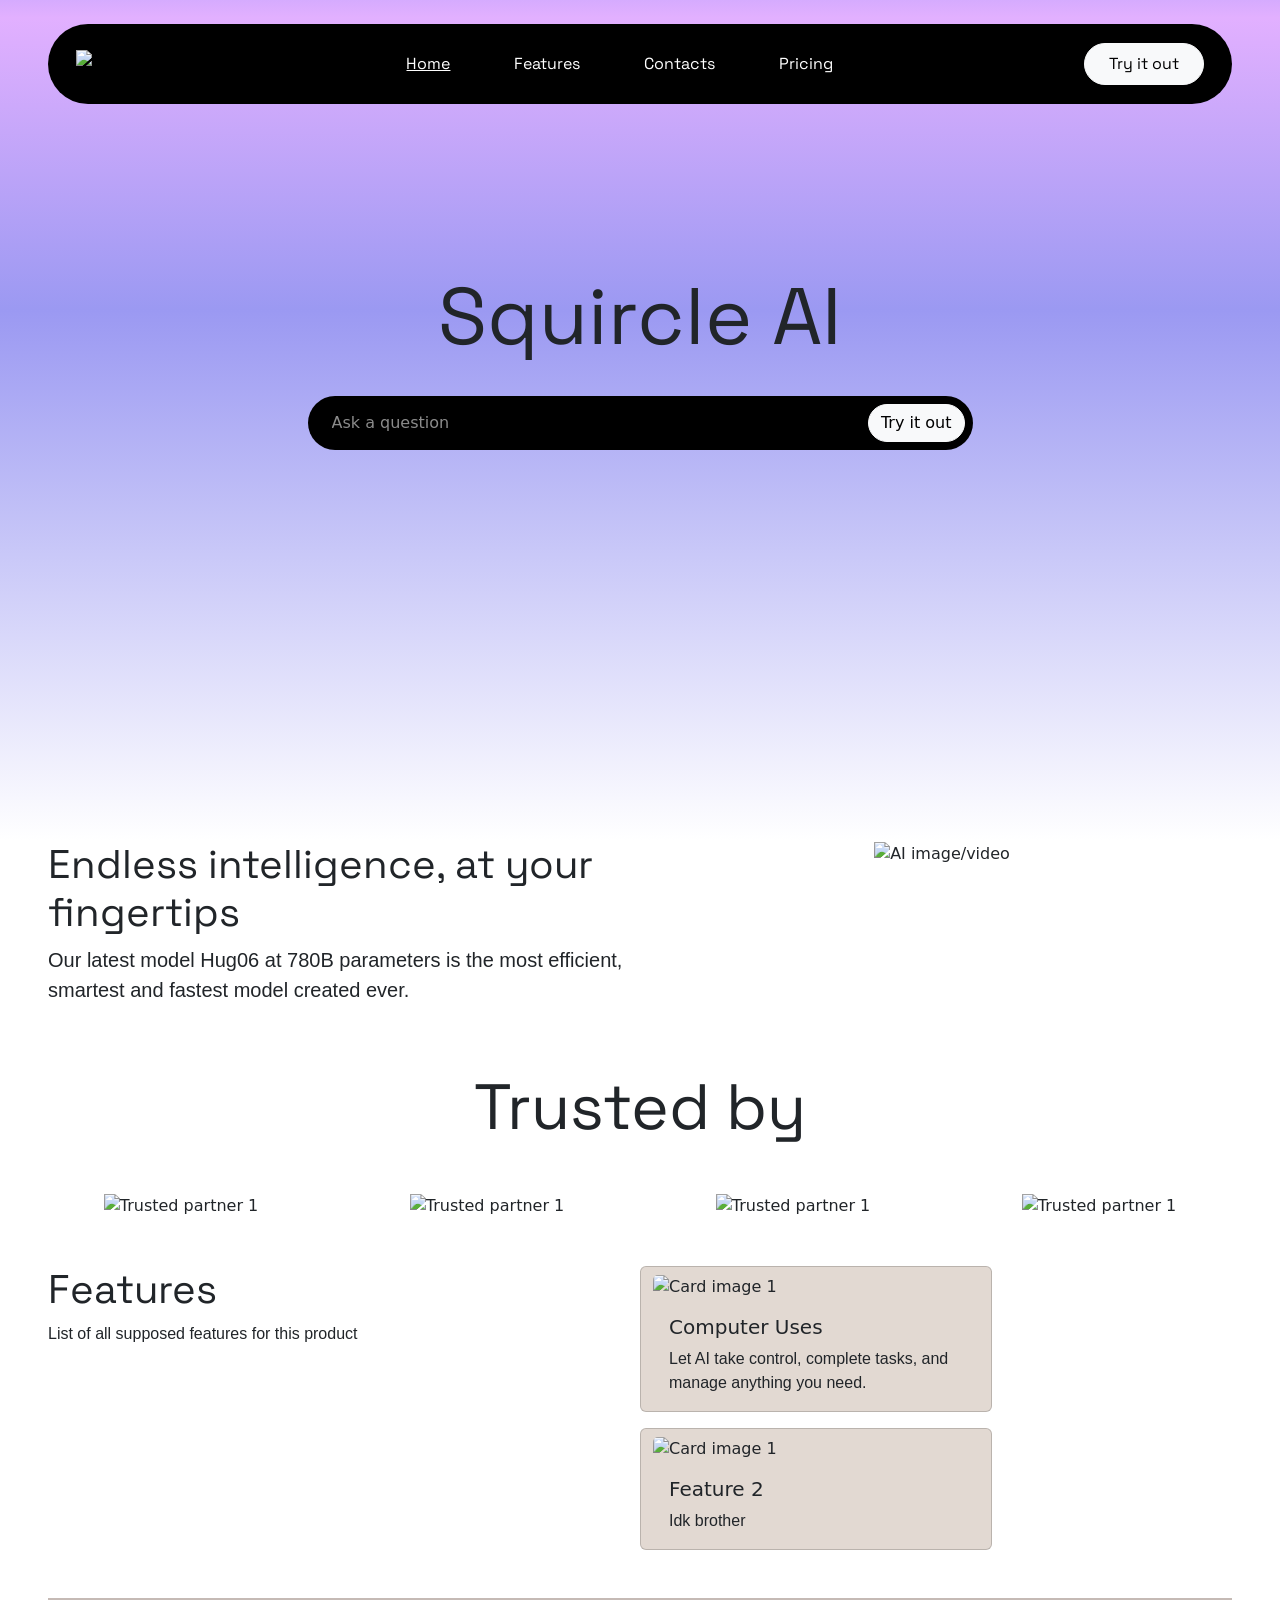
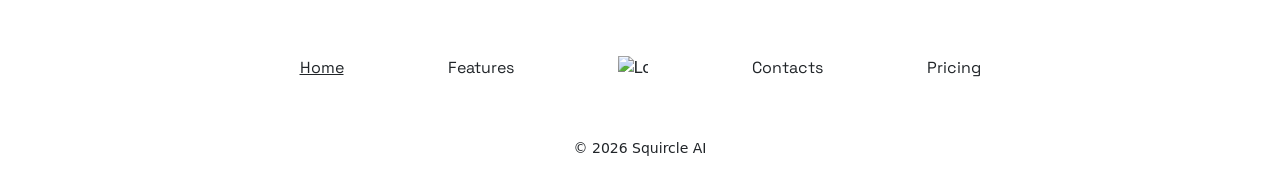
==== index.html @ 51e57927 "bigger margin in index.html" ====
<!DOCTYPE html>
<html lang="en">
<head>
    <meta charset="UTF-8">
    <title>Squircle AI</title>
    <link href="https://cdn.jsdelivr.net/npm/bootstrap@5.3.8/dist/css/bootstrap.min.css" rel="stylesheet" integrity="sha384-sRIl4kxILFvY47J16cr9ZwB07vP4J8+LH7qKQnuqkuIAvNWLzeN8tE5YBujZqJLB" crossorigin="anonymous">
    <script src="https://cdn.jsdelivr.net/npm/bootstrap@5.3.8/dist/js/bootstrap.bundle.min.js" integrity="sha384-FKyoEForCGlyvwx9Hj09JcYn3nv7wiPVlz7YYwJrWVcXK/BmnVDxM+D2scQbITxI" crossorigin="anonymous"></script>
    <link rel="stylesheet" href="style.css">
    <script src="script.js"></script>
</head>
<body class="bg-white">
    <header class="index-custom-color py-4 px-5">
        <nav class="navbar navbar-expand-lg bg-black rounded-pill px-3">
            <div class="container-fluid justify-content-center justify-content-lg-between">
                <a class="navbar-brand d-flex align-items-center d-none d-lg-block" href="index.html">
                    <img src="assets/logo.svg" alt="Logo" class="logo-size-nav">
                </a>

                <div class="justify-content-center">
                    <ul class="navbar-nav flex-row gap-4 gap-sm-5 text-center flex-wrap justify-content-center align-items-center">
                        <li class="nav-item">
                            <a class="nav-link text-white space-font text-decoration-underline" href="index.html">
                                Home
                            </a>
                        </li>

                        <li class="nav-item">
                            <a class="nav-link text-white space-font" href="features.html">
                                Features
                            </a>
                        </li>
                        <li class="nav-item">
                            <a class="nav-link text-white space-font" href="contact.html">
                                Contacts
                            </a>
                        </li>

                        <li class="nav-item">
                            <a class="nav-link text-white space-font" href="pricing.html">
                                Pricing
                            </a>
                        </li>
                    </ul>
                </div>

                <button class="btn btn-light rounded-pill px-4 py-2 d-none d-lg-block space-font">
                    Try it out
                </button>
            </div>
        </nav>
        <div class="container text-center bigger-bottom-padding bigger-top-padding">
            <div class="row">
                <h1 class="p-4 display-1 text-center">Squircle AI</h1>
            </div>
            <div class="row d-flex justify-content-center">
                <div class="col-7 bg-black p-2 rounded-pill d-flex align-items-center justify-content-between gap-4">
                    <input type="text" class="form-control bg-transparent border-0 text-light shadow-none ps-3" placeholder="Ask a question">
                    <button class="btn btn-light rounded-pill text-nowrap"> <!-- text-nowrap is the thing that makes it not to stretch on 2 lines, I love it so much, but I only know it for like a 2 minutes now -->
                        Try it out
                    </button>
                </div>
            </div>
        </div>
    </header>
    <main class="mx-5">
        <section class="mb-5">
            <div class="row">
                <div class="col align-self-center">
                    <h3 class="display-6">Endless intelligence, at your fingertips</h3>
                    <p class="fs-5">
                        Our latest model Hug06 at 780B parameters is the most efficient,
                        smartest and fastest model created ever.
                    </p>
                </div>
                <div class="col text-center">
                    <img src="assets/really_cool_picture.png" alt="AI image/video"> <!-- it is not worth it -->
                </div>
            </div>
        </section>
        <section class="mb-5">
            <h2 class="display-3 text-center">Trusted by</h2>

            <div class="d-flex justify-content-between my-5 row gap-3 d-grid">

                    <div class="col text-center">
                        <img style="width: 200px" src="https://placehold.co/350x350" alt="Trusted partner 1">
                    </div>
                    <div class="col text-center">
                        <img style="width: 200px" src="https://placehold.co/350x350" alt="Trusted partner 1">
                    </div>
                    <div class="col text-center">
                        <img style="width: 200px" src="https://placehold.co/350x350" alt="Trusted partner 1">
                    </div>
                    <div class="col text-center">
                        <img style="width: 200px" src="https://placehold.co/350x350" alt="Trusted partner 1">
                    </div>

            </div>
        </section>
        <section class="mb-5">
            <div class="row">
                <div class="col">
                    <h3 class="display-6">Features</h3>
                    <p class="fs-6">List of all supposed features for this product</p>
                </div>

                <div class="col mx-2">
                    <div class="row d-flex justify-content-between row-gap-3">
                        <div class="card bg-white-darker card-size">
                            <img src="https://placehold.co/500x500" class="card-img-top mt-2" alt="Card image 1">
                            <div class="card-body">
                                <h5 class="card-title">Computer Uses</h5>
                                <p class="card-text">Let AI take control, complete tasks, and manage anything you need.</p>
                            </div>
                        </div>

                        <div class="card bg-white-darker card-size">
                            <img src="https://placehold.co/500x500" class="card-img-top mt-2" alt="Card image 1">
                            <div class="card-body">
                                <h5 class="card-title">Feature 2</h5>
                                <p class="card-text">Idk brother</p>
                            </div>
                        </div>
                    </div>
                </div>
            </div>
        </section>
    </main>
    <div class="foot-divider m-5"></div>
    <footer class="mx-5">
        <div class="col">
            <div class="pb-5 container-fluid justify-content-center justify-content-lg-between">
                <div class="justify-content-center">
                    <ul class="navbar-nav flex-row gap-5 gap-sm-5 text-center flex-wrap justify-content-center align-items-center">
                        <li class="nav-item">
                            <a class="nav-link space-font text-decoration-underline" href="index.html">
                                Home
                            </a>
                        </li>
                        <li class="ps-2 d-none d-lg-block"></li>
                        <li class="nav-item">
                            <a class="nav-link space-font" href="features.html">
                                Features
                            </a>
                        </li>
                        <li class="ps-2 d-none d-lg-block"></li>
                        <li class="nav-item d-none d-sm-block">
                            <a class="navbar-brand d-flex align-items-center" href="index.html">
                                <img src="assets/logo.svg" alt="Logo" class="logo-size-nav">
                            </a>
                        </li>
                        <li class="ps-2 d-none d-lg-block"></li>
                        <li class="nav-item">
                            <a class="nav-link space-font" href="contact.html">
                                Contacts
                            </a>
                        </li>
                        <li class="ps-2 d-none d-lg-block"></li>
                        <li class="nav-item">
                            <a class="nav-link space-font" href="pricing.html">
                                Pricing
                            </a>
                        </li>
                    </ul>
                </div>
            </div>
            <div class="col text-center pb-3">
                <small>© 2026 Squircle AI</small>
            </div>
        </div>
    </footer>
</body>
</html>
---- style.css ----
@import url('https://fonts.googleapis.com/css2?family=Space+Grotesk:wght@300..700&display=swap');


.bg-white {
    background-color: #FFF6F0;
}

.bg-white-darker {
    background-color: #E2D9D2;
}

.bg-black {
    background-color: #000000;
}

.bg-brown-ish {
    background-color: #3E3A38;
}

.bg-trans {
    background: linear-gradient(198deg, #B7E5F6 0.39%, #f8f8f8 42.14%);
}

::placeholder {
    color: #C5BAB5;
}

.logo-size-nav {
    width: 30px;
}

.navbar {
    min-height: 80px;
}

.nav-link:hover {
    opacity: 0.7;
}

.space-font {
    font-family: 'Space Grotesk', sans-serif;
}

h1 {
    font-family: 'Space Grotesk', sans-serif;
}

h2 {
    font-family: 'Space Grotesk', sans-serif;
}

h3 {
    font-family: 'Space Grotesk', sans-serif;
}

p {
    font-family: 'Inter', sans-serif;
}

.display-1 {
    font-weight: 400;
}

.display-3 {
    font-weight: 400;
}

.display-6 {
    font-weight: 400;
}

.form-control::placeholder {
    color: #8b8b8b;
    opacity: 1;
}

.form-control:focus {
    background: transparent;
    color: white;
}

.bigger-bottom-padding {
    padding-bottom: 367px;
}

.bigger-top-padding {
    padding-top: 140px;
}

.index-custom-color {
    background: linear-gradient(180deg, #7383F8 -16.36%, #E2B0FF 2.1%, #9B99F2 36.88%, rgba(255, 255, 255, 0.00) 100%);
}

.contact-custom-color {
    background: linear-gradient(180deg, #FCBCFF 0%, #C5D8FD 15.87%, #ffffff 90.87%);
}

.prices-custom-color {
    background: linear-gradient(180deg, #FFCDCE 0%, #FFD4F9 25.96%, #ffffff 98.55%);
}

.features-custom-color {
    background: linear-gradient(180deg, #B7ACFF 1.58%, #F0AEE9 15.64%, #E2F8FE 35.95%, #E2F8FE 66.67%, #FFF 100%);
}

.foot-divider {
    height: 2px;
    background-color: #C5BAB5;
}

.card-size {
    width: 22em;
}

.contact-border {
    border: 1px solid #3E3A38;
}

.pin-image {
    width: 50px;
}

.phone-image {
    width: 35px;
    margin-left: 10px;
}

.mail-image {
    width: 35px;
    margin-left: 10px;
}

.pricing-slider {
    display: flex;
    gap: 24px;

    overflow-x: auto;            /* this is the part that does the scroll thing, in another words the thing ive been looking for for the past 1 and a half hour, and scroll smooth is just what i found is commonly used with it */
    scroll-behavior: smooth;

    padding-bottom: 20px;
}

.pricing-slider::-webkit-scrollbar {
    height: 10px;
}

.pricing-slider::-webkit-scrollbar-thumb {
    background: #b6aaa3;
    border-radius: 20px;
}

.pricing-card {
    min-width: 380px;
    max-width: 380px;
    min-height: 620px;

    flex-shrink: 0;
}

.display-5 {
    font-size: 24px;
    font-weight: 400;
}
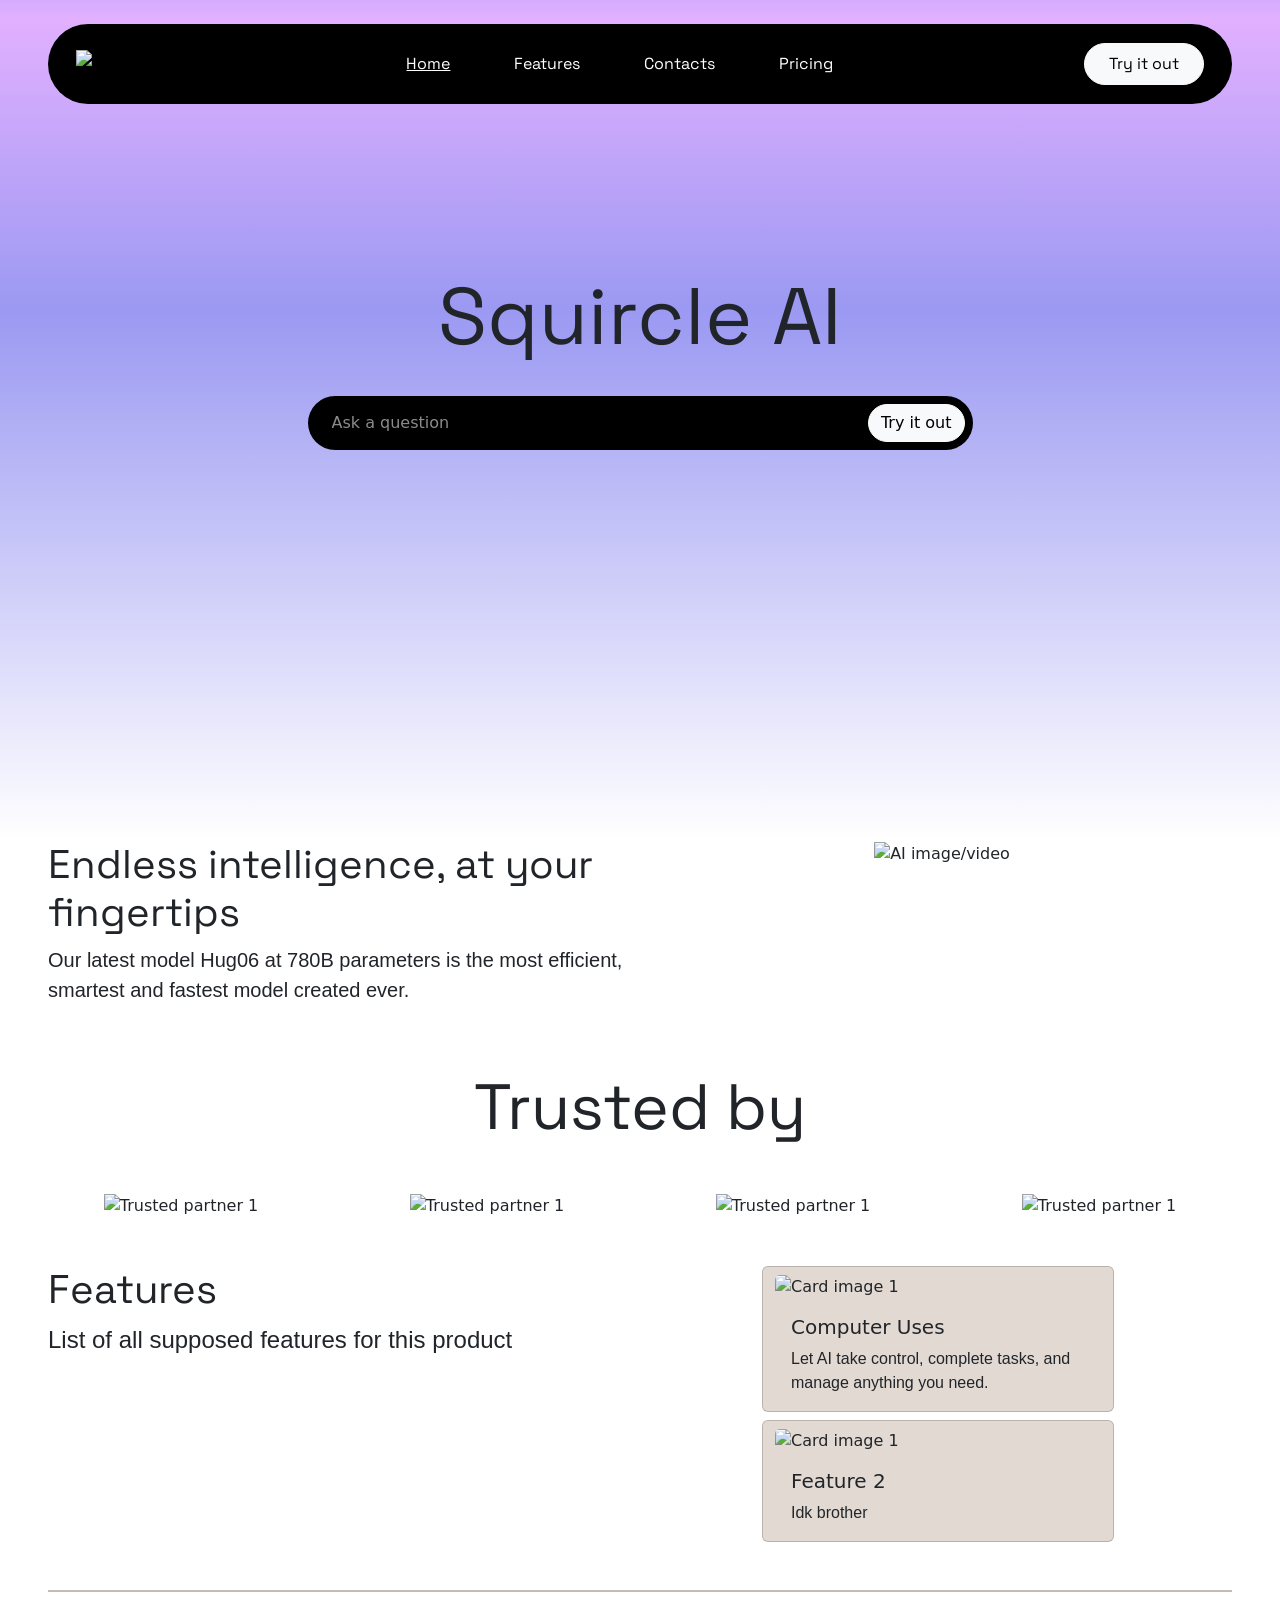
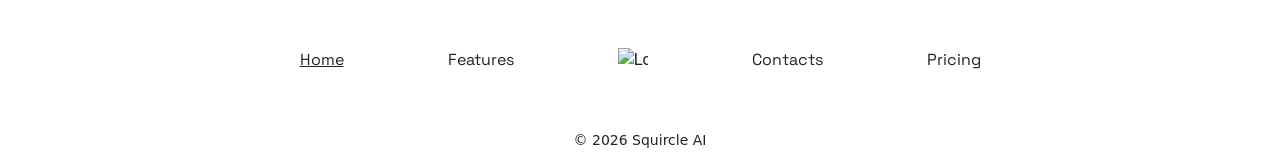
==== commit f908d1d7: "centering some things" ====
--- a/index.html
+++ b/index.html
@@ -101,11 +101,11 @@
             <div class="row">
                 <div class="col">
                     <h3 class="display-6">Features</h3>
-                    <p class="fs-6">List of all supposed features for this product</p>
+                    <p class="fs-4">List of all supposed features for this product</p>
                 </div>
 
                 <div class="col mx-2">
-                    <div class="row d-flex justify-content-between row-gap-3">
+                    <div class="row d-flex justify-content-around row-gap-2">
                         <div class="card bg-white-darker card-size">
                             <img src="https://placehold.co/500x500" class="card-img-top mt-2" alt="Card image 1">
                             <div class="card-body">
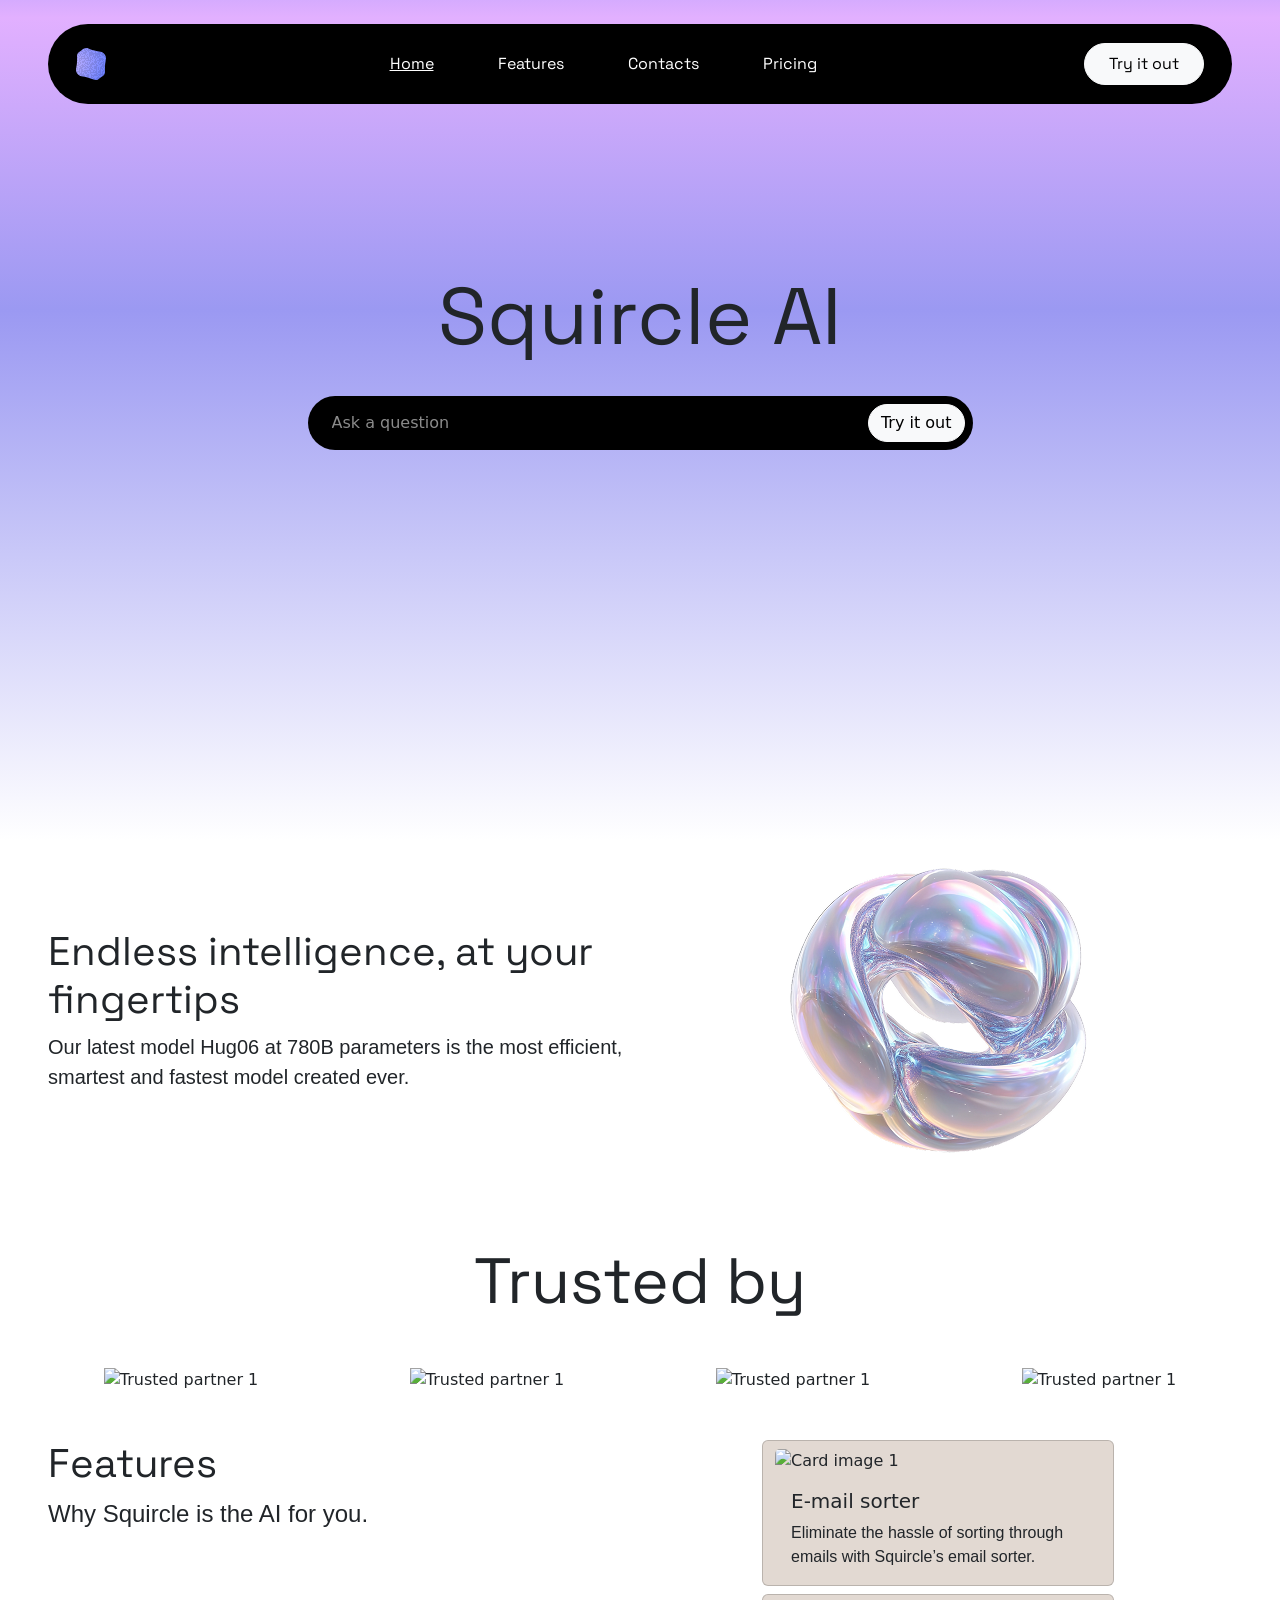
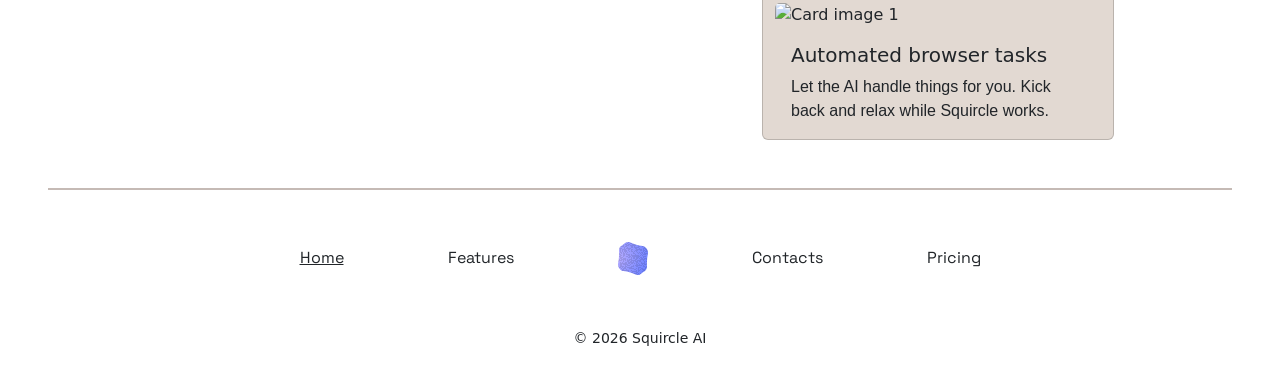
==== commit 6a39cb5f: "Added texts from figma" ====
--- a/index.html
+++ b/index.html
@@ -101,7 +101,7 @@
             <div class="row">
                 <div class="col">
                     <h3 class="display-6">Features</h3>
-                    <p class="fs-4">List of all supposed features for this product</p>
+                    <p class="fs-4">Why Squircle is the AI for you.</p>
                 </div>
 
                 <div class="col mx-2">
@@ -109,16 +109,16 @@
                         <div class="card bg-white-darker card-size">
                             <img src="https://placehold.co/500x500" class="card-img-top mt-2" alt="Card image 1">
                             <div class="card-body">
-                                <h5 class="card-title">Computer Uses</h5>
-                                <p class="card-text">Let AI take control, complete tasks, and manage anything you need.</p>
+                                <h5 class="card-title">E-mail sorter</h5>
+                                <p class="card-text">Eliminate the hassle of sorting through emails with Squircle’s email sorter.</p>
                             </div>
                         </div>
 
                         <div class="card bg-white-darker card-size">
                             <img src="https://placehold.co/500x500" class="card-img-top mt-2" alt="Card image 1">
                             <div class="card-body">
-                                <h5 class="card-title">Feature 2</h5>
-                                <p class="card-text">Idk brother</p>
+                                <h5 class="card-title">Automated browser tasks</h5>
+                                <p class="card-text">Let the AI handle things for you. Kick back and relax while Squircle works.</p>
                             </div>
                         </div>
                     </div>
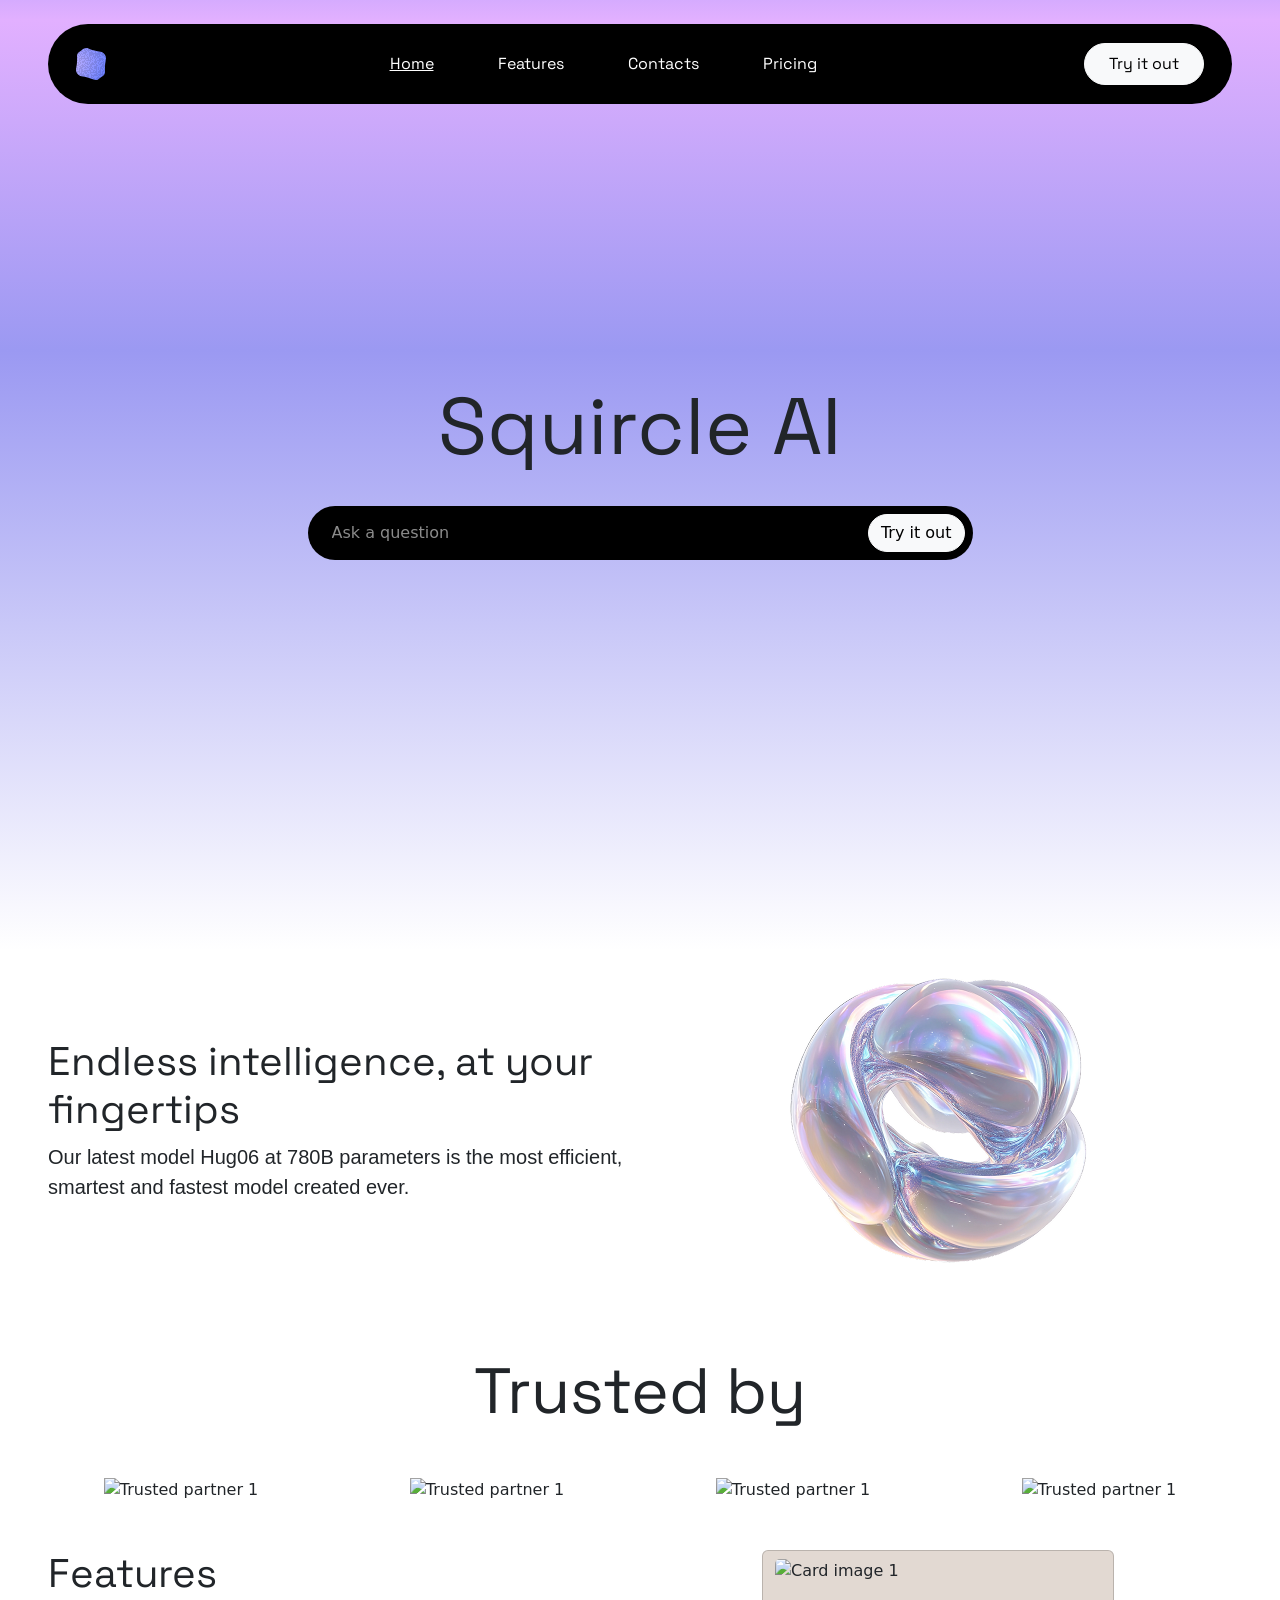
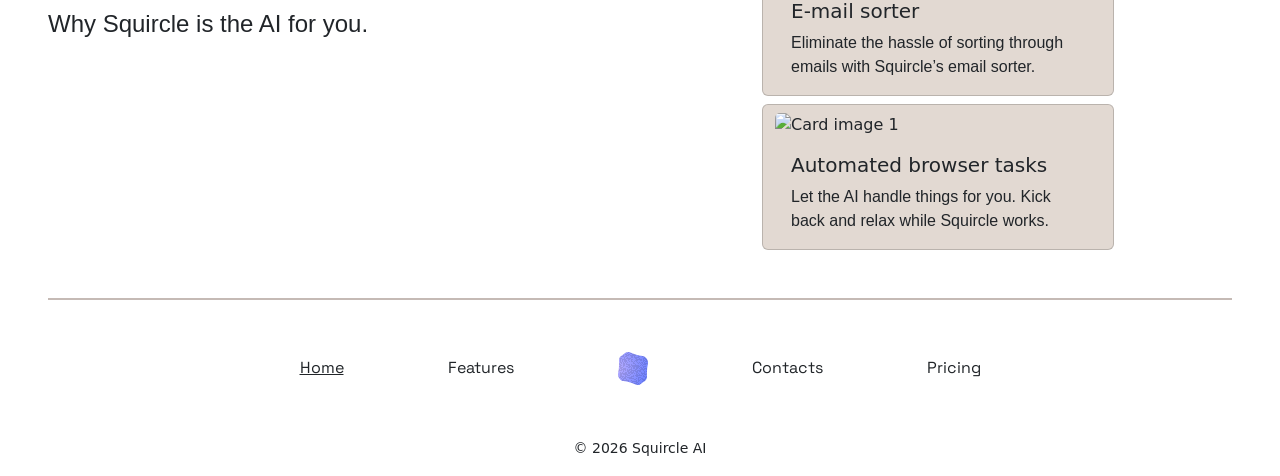
==== commit 8b33ed28: "finishing touches (they want to kill me)" ====
--- a/index.html
+++ b/index.html
@@ -72,8 +72,8 @@
                         smartest and fastest model created ever.
                     </p>
                 </div>
-                <div class="col text-center">
-                    <img src="assets/really_cool_picture.png" alt="AI image/video"> <!-- it is not worth it -->
+                <div class="col text-center d-none d-lg-block">
+                    <img src="assets/really_cool_picture.png" alt="AI image/video">
                 </div>
             </div>
         </section>
--- a/style.css
+++ b/style.css
@@ -41,15 +41,7 @@
     font-family: 'Space Grotesk', sans-serif;
 }
 
-h1 {
-    font-family: 'Space Grotesk', sans-serif;
-}
-
-h2 {
-    font-family: 'Space Grotesk', sans-serif;
-}
-
-h3 {
+h1, h2, h3 {
     font-family: 'Space Grotesk', sans-serif;
 }
 
@@ -63,6 +55,14 @@
 
 .display-3 {
     font-weight: 400;
+}
+
+.btn-text-size {
+    font-size: xx-large;
+}
+
+.btn-padding {
+    padding-bottom: 100px;
 }
 
 .display-6 {
@@ -84,7 +84,7 @@
 }
 
 .bigger-top-padding {
-    padding-top: 140px;
+    padding-top: 250px;
 }
 
 .index-custom-color {
@@ -160,4 +160,40 @@
 .display-5 {
     font-size: 24px;
     font-weight: 400;
+}
+
+.pricing-toggle-btn {
+    border: none;
+    transition: all 0.2s ease;
+}
+
+.pricing-toggle-left {
+    background-color: #111111;
+    color: white;
+}
+
+.pricing-toggle-right {
+    background-color: #111111;
+    color: white;
+}
+
+.btn.pricing-toggle-btn,
+.btn.pricing-toggle-btn:hover,
+.btn.pricing-toggle-btn:focus {
+    color: white !important;
+}
+
+#btnradio1:checked + .pricing-toggle-left:hover,
+#btnradio2:checked + .pricing-toggle-right:hover {
+    color: black;
+}
+
+#btnradio1:checked + .pricing-toggle-left {
+    background-color: #8ECCFF;
+    color: black !important;
+}
+
+#btnradio2:checked + .pricing-toggle-right {
+    background-color: #8ECCFF;
+    color: black !important;
 }
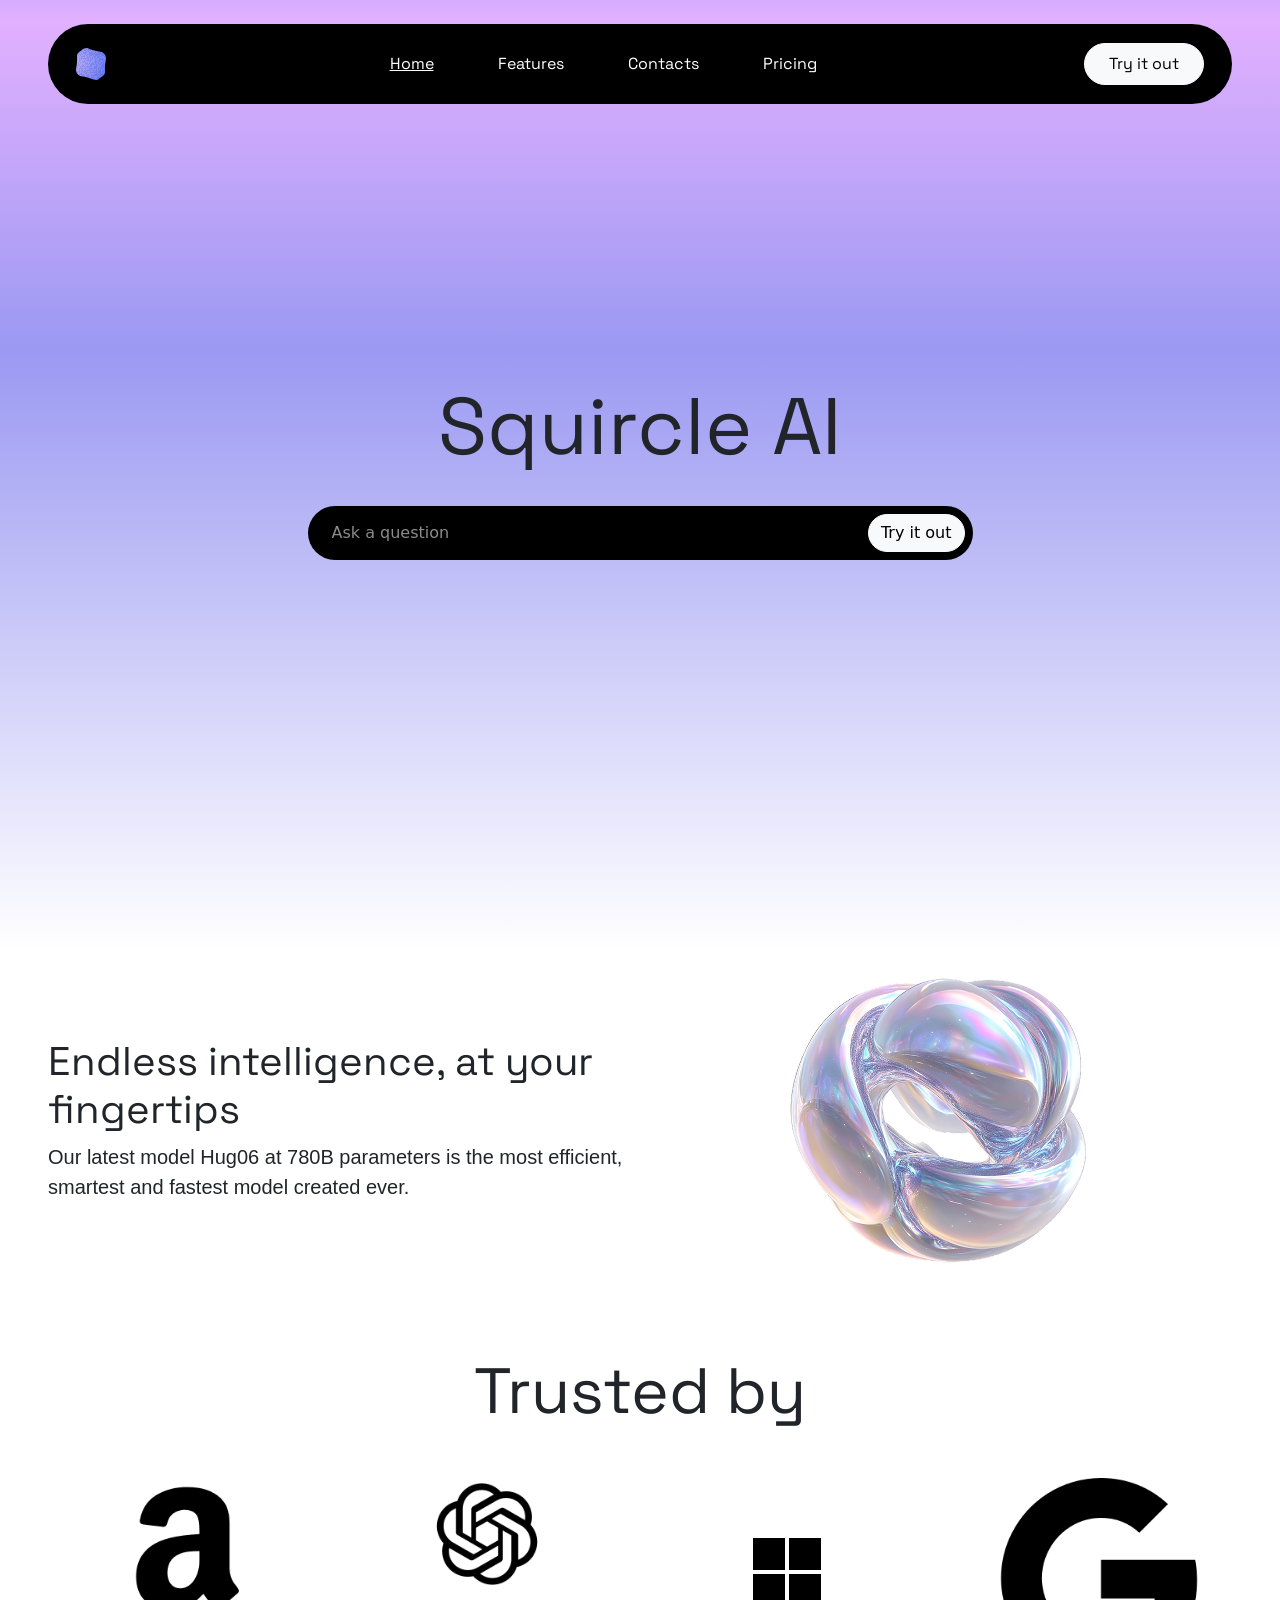
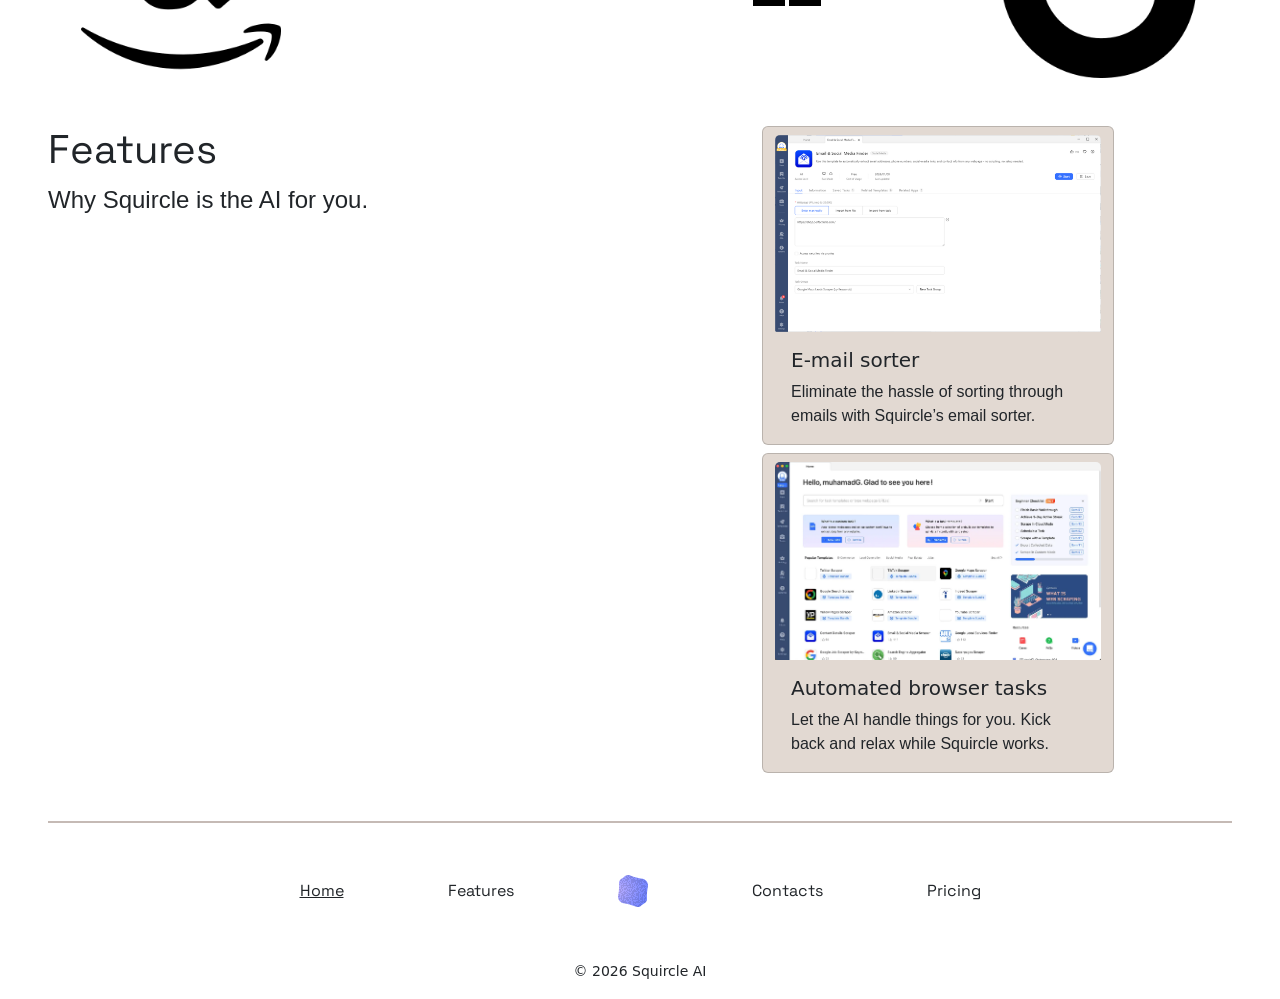
==== commit 255ee734: "Added images in index.html" ====
--- a/index.html
+++ b/index.html
@@ -83,16 +83,16 @@
             <div class="d-flex justify-content-between my-5 row gap-3 d-grid">
 
                     <div class="col text-center">
-                        <img style="width: 200px" src="https://placehold.co/350x350" alt="Trusted partner 1">
+                        <img style="width: 200px" src="assets/Brand%20logos/%20amazon%20%22a%22%20logo%20colored.png" alt="Trusted partner 1">
                     </div>
                     <div class="col text-center">
-                        <img style="width: 200px" src="https://placehold.co/350x350" alt="Trusted partner 1">
+                        <img style="width: 200px" src="assets/Brand%20logos/ChatGPT-Logo.png" alt="Trusted partner 1">
                     </div>
                     <div class="col text-center">
-                        <img style="width: 200px" src="https://placehold.co/350x350" alt="Trusted partner 1">
+                        <img style="width: 200px" src="assets/Brand%20logos/microsoft%20logo%20black.webp" alt="Trusted partner 1">
                     </div>
                     <div class="col text-center">
-                        <img style="width: 200px" src="https://placehold.co/350x350" alt="Trusted partner 1">
+                        <img style="width: 200px" src="assets/Brand%20logos/google-black-icon.png.webp" alt="Trusted partner 1">
                     </div>
 
             </div>
@@ -107,7 +107,7 @@
                 <div class="col mx-2">
                     <div class="row d-flex justify-content-around row-gap-2">
                         <div class="card bg-white-darker card-size">
-                            <img src="https://placehold.co/500x500" class="card-img-top mt-2" alt="Card image 1">
+                            <img src="assets/images/random%20feature%20screenshot%201.png" class="card-img-top mt-2" alt="Card image 1">
                             <div class="card-body">
                                 <h5 class="card-title">E-mail sorter</h5>
                                 <p class="card-text">Eliminate the hassle of sorting through emails with Squircle’s email sorter.</p>
@@ -115,7 +115,7 @@
                         </div>
 
                         <div class="card bg-white-darker card-size">
-                            <img src="https://placehold.co/500x500" class="card-img-top mt-2" alt="Card image 1">
+                            <img src="assets/images/random%20feature%20screenshot%202.webp" class="card-img-top mt-2" alt="Card image 1">
                             <div class="card-body">
                                 <h5 class="card-title">Automated browser tasks</h5>
                                 <p class="card-text">Let the AI handle things for you. Kick back and relax while Squircle works.</p>
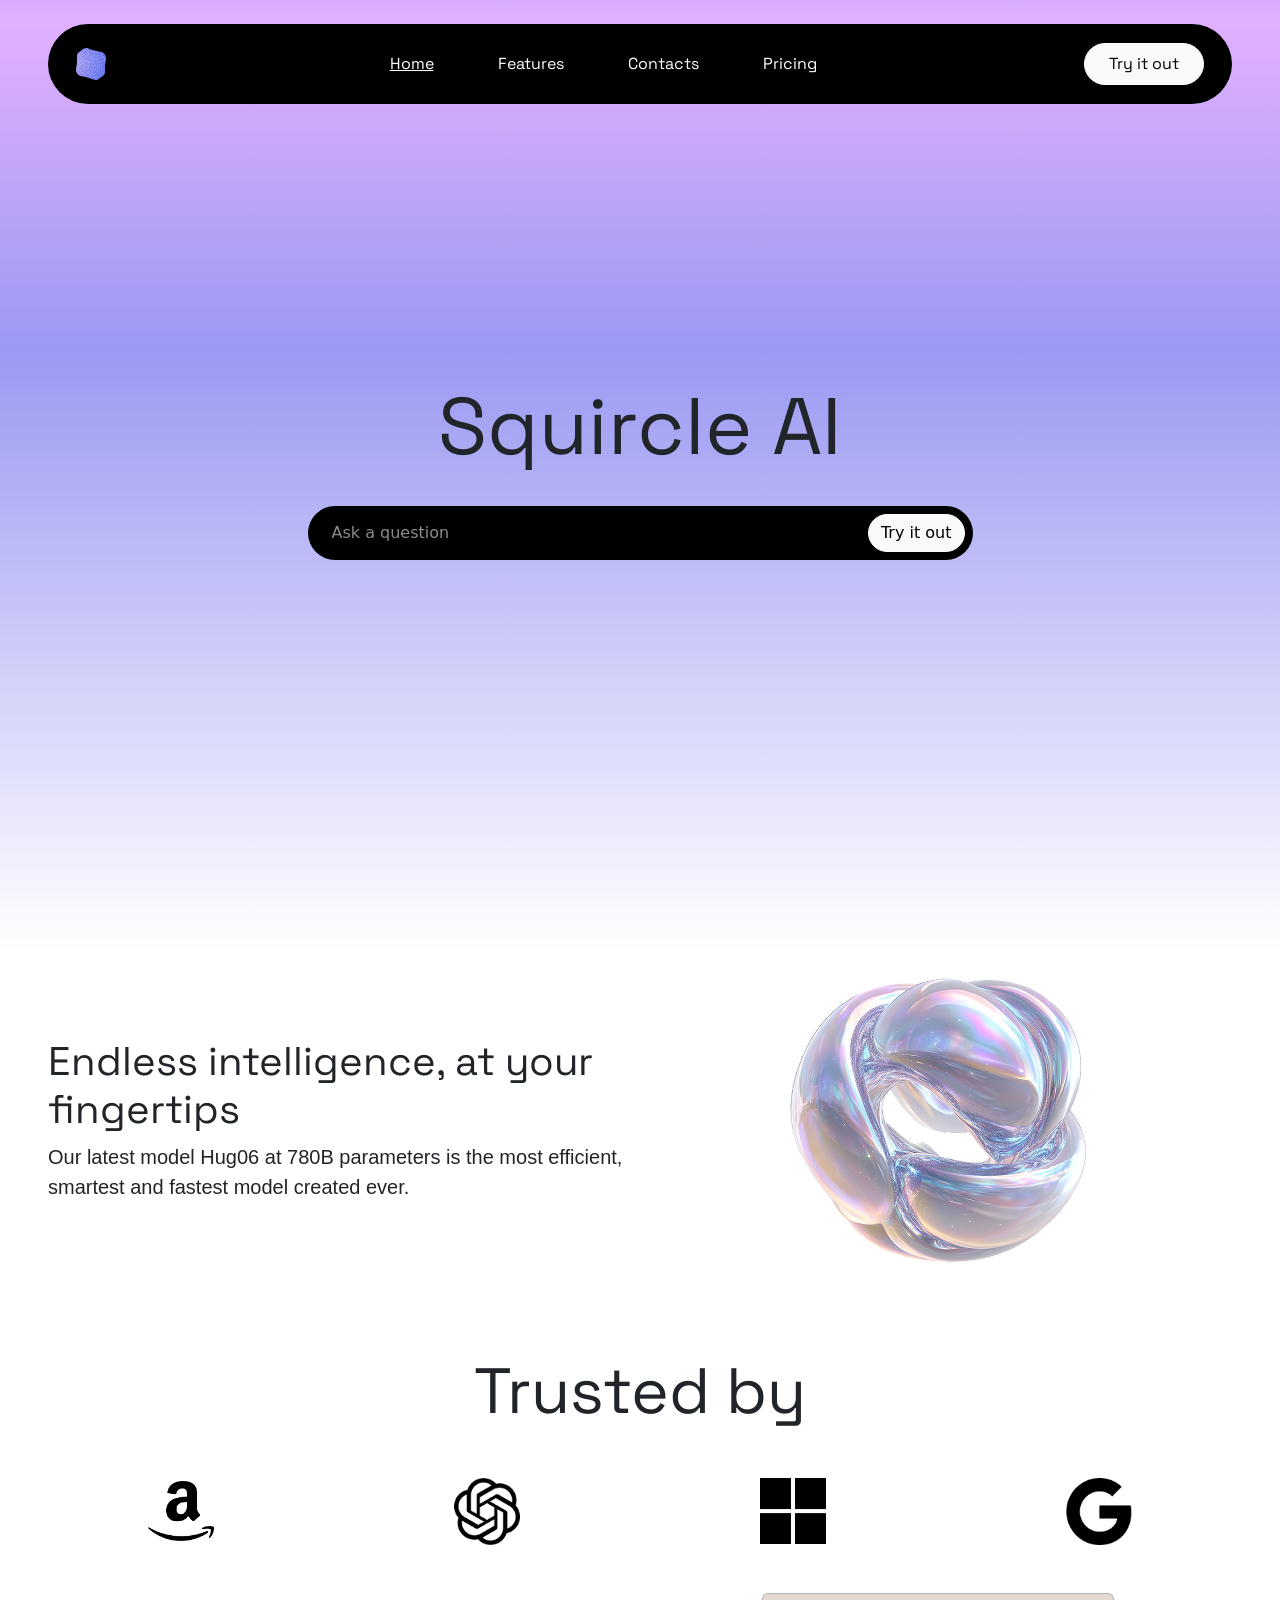
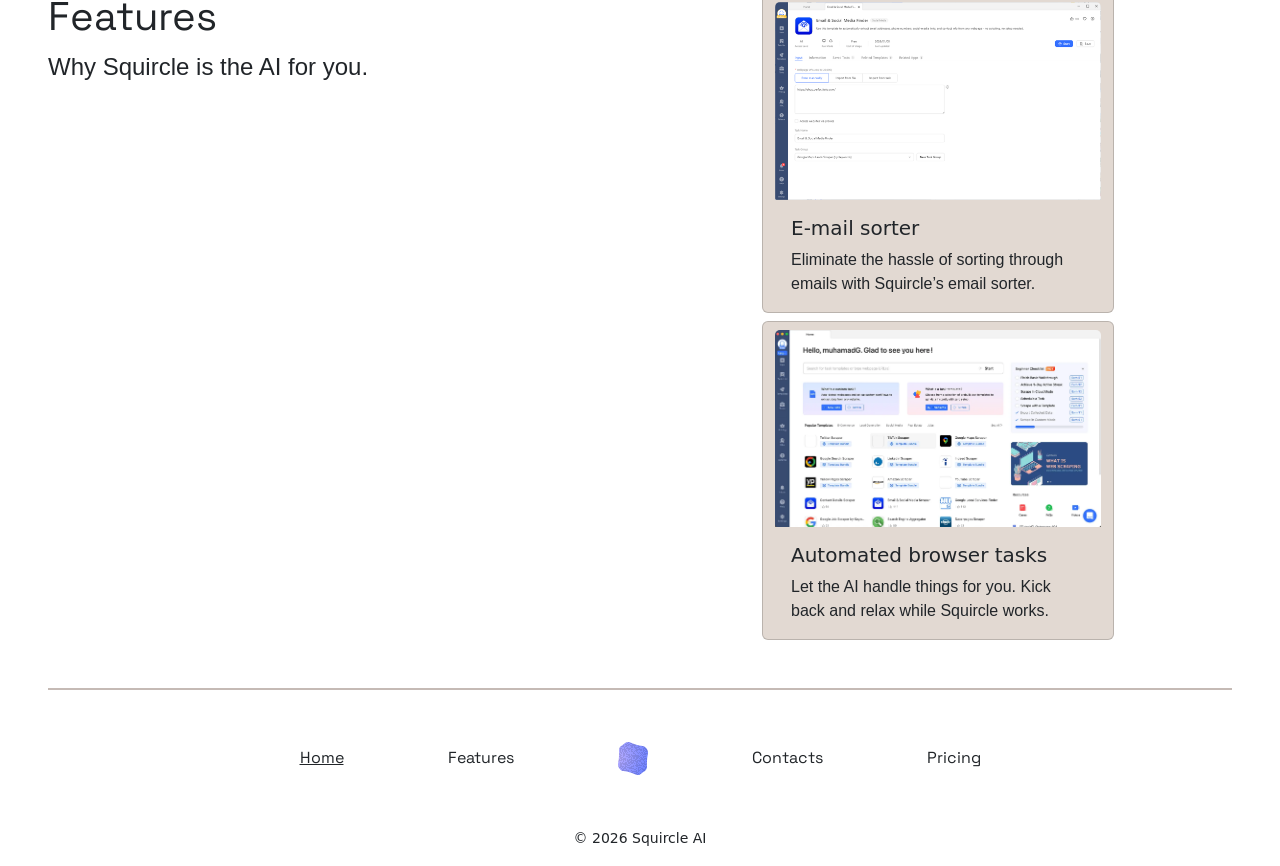
==== commit fb935fb1: "fixed images after linda (ofc her)" ====
--- a/index.html
+++ b/index.html
@@ -80,19 +80,19 @@
         <section class="mb-5">
             <h2 class="display-3 text-center">Trusted by</h2>
 
-            <div class="d-flex justify-content-between my-5 row gap-3 d-grid">
+            <div class="d-flex justify-content-between my-5 row gap-3 d-grid mb-3">
 
                     <div class="col text-center">
-                        <img style="width: 200px" src="assets/Brand%20logos/%20amazon%20%22a%22%20logo%20colored.png" alt="Trusted partner 1">
+                        <img class="w-25" style="width: 200px" src="assets/Brand%20logos/amazon%20_a_%20logo%20colored%201.png" alt="Trusted partner 1">
                     </div>
                     <div class="col text-center">
-                        <img style="width: 200px" src="assets/Brand%20logos/ChatGPT-Logo.png" alt="Trusted partner 1">
+                        <img class="w-25" style="width: 200px" src="assets/Brand%20logos/ChatGPT-Logo%201.png" alt="Trusted partner 1">
                     </div>
                     <div class="col text-center">
-                        <img style="width: 200px" src="assets/Brand%20logos/microsoft%20logo%20black.webp" alt="Trusted partner 1">
+                        <img class="w-25" style="width: 200px" src="assets/Brand%20logos/microsoft%20logo%20black%201.png" alt="Trusted partner 1">
                     </div>
                     <div class="col text-center">
-                        <img style="width: 200px" src="assets/Brand%20logos/google-black-icon.png.webp" alt="Trusted partner 1">
+                        <img class="w-25" style="width: 200px" src="assets/Brand%20logos/google-black-icon.png%201.png" alt="Trusted partner 1">
                     </div>
 
             </div>
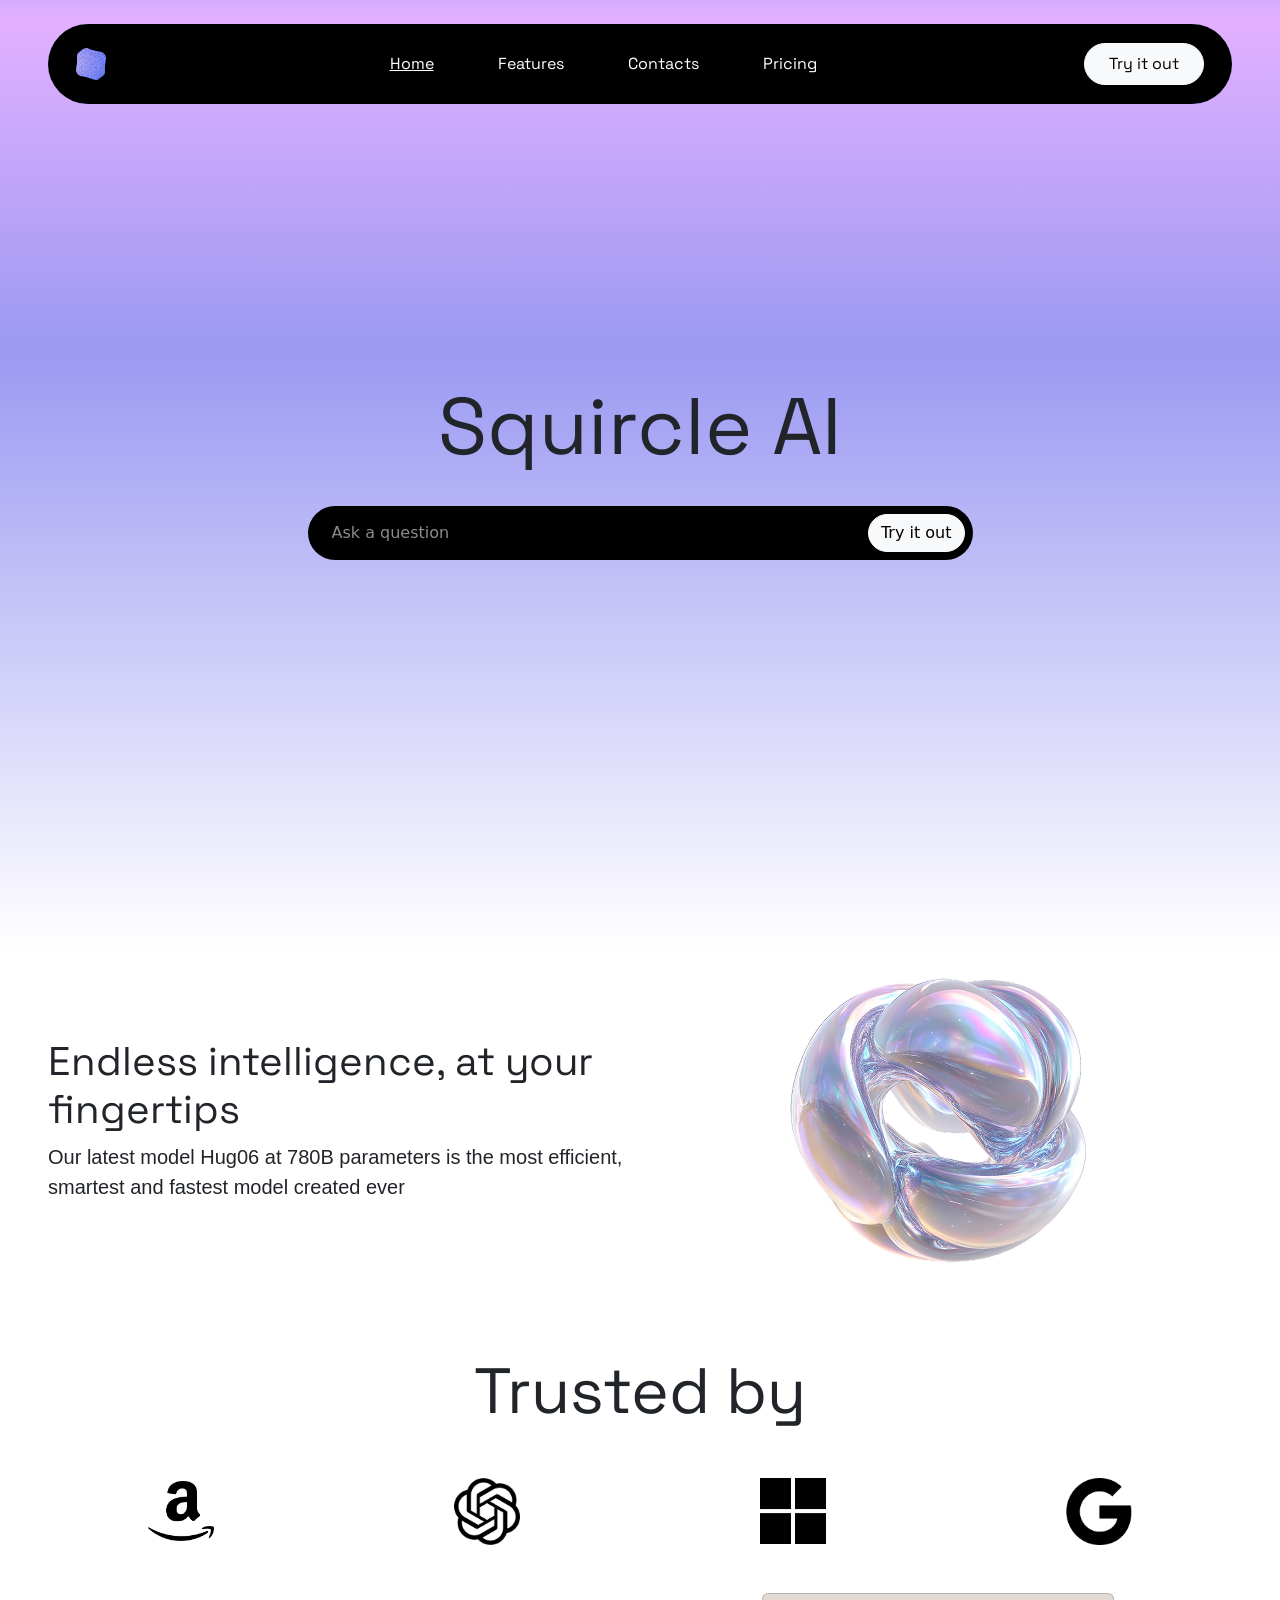
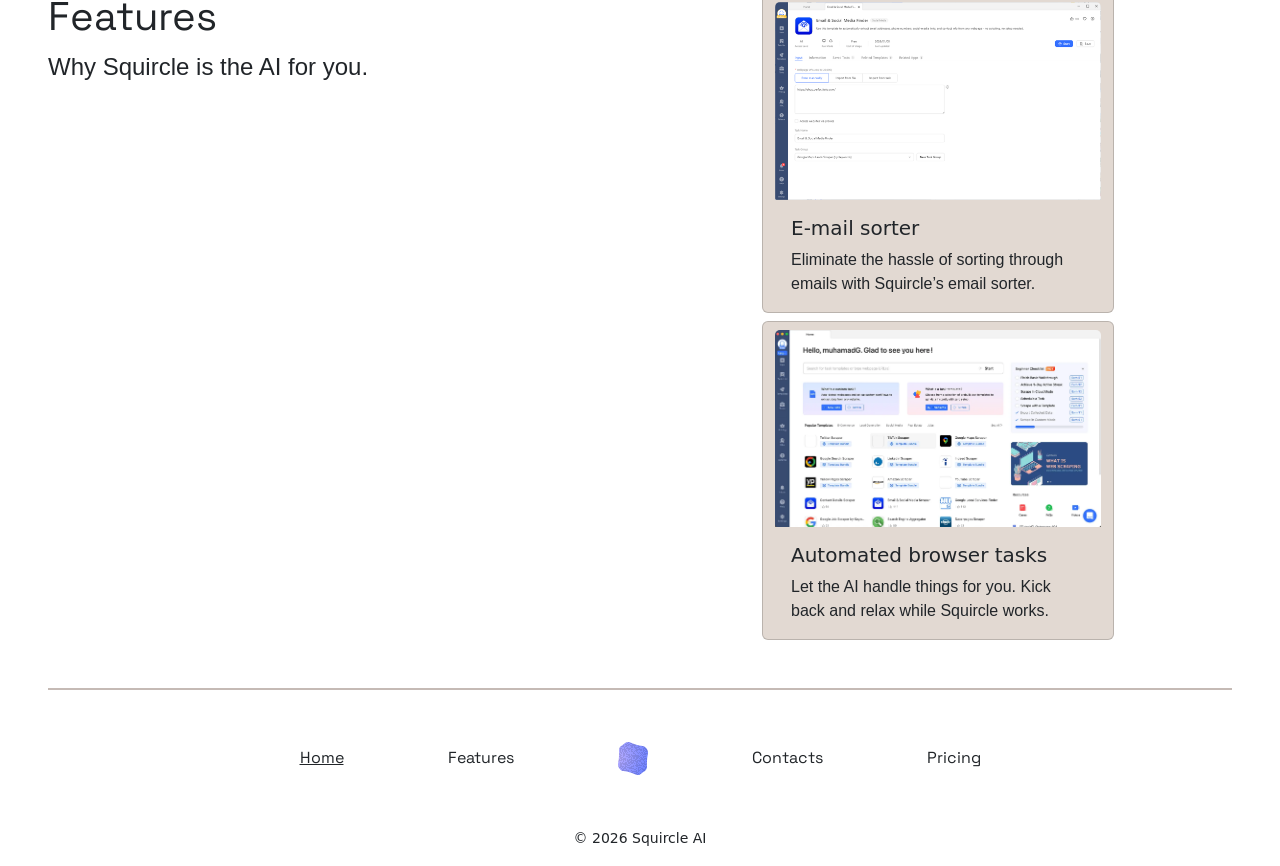
==== commit 6c2e2ddd: "im finally back baby" ====
--- a/index.html
+++ b/index.html
@@ -69,7 +69,7 @@
                     <h3 class="display-6">Endless intelligence, at your fingertips</h3>
                     <p class="fs-5">
                         Our latest model Hug06 at 780B parameters is the most efficient,
-                        smartest and fastest model created ever.
+                        smartest and fastest model created ever
                     </p>
                 </div>
                 <div class="col text-center d-none d-lg-block">
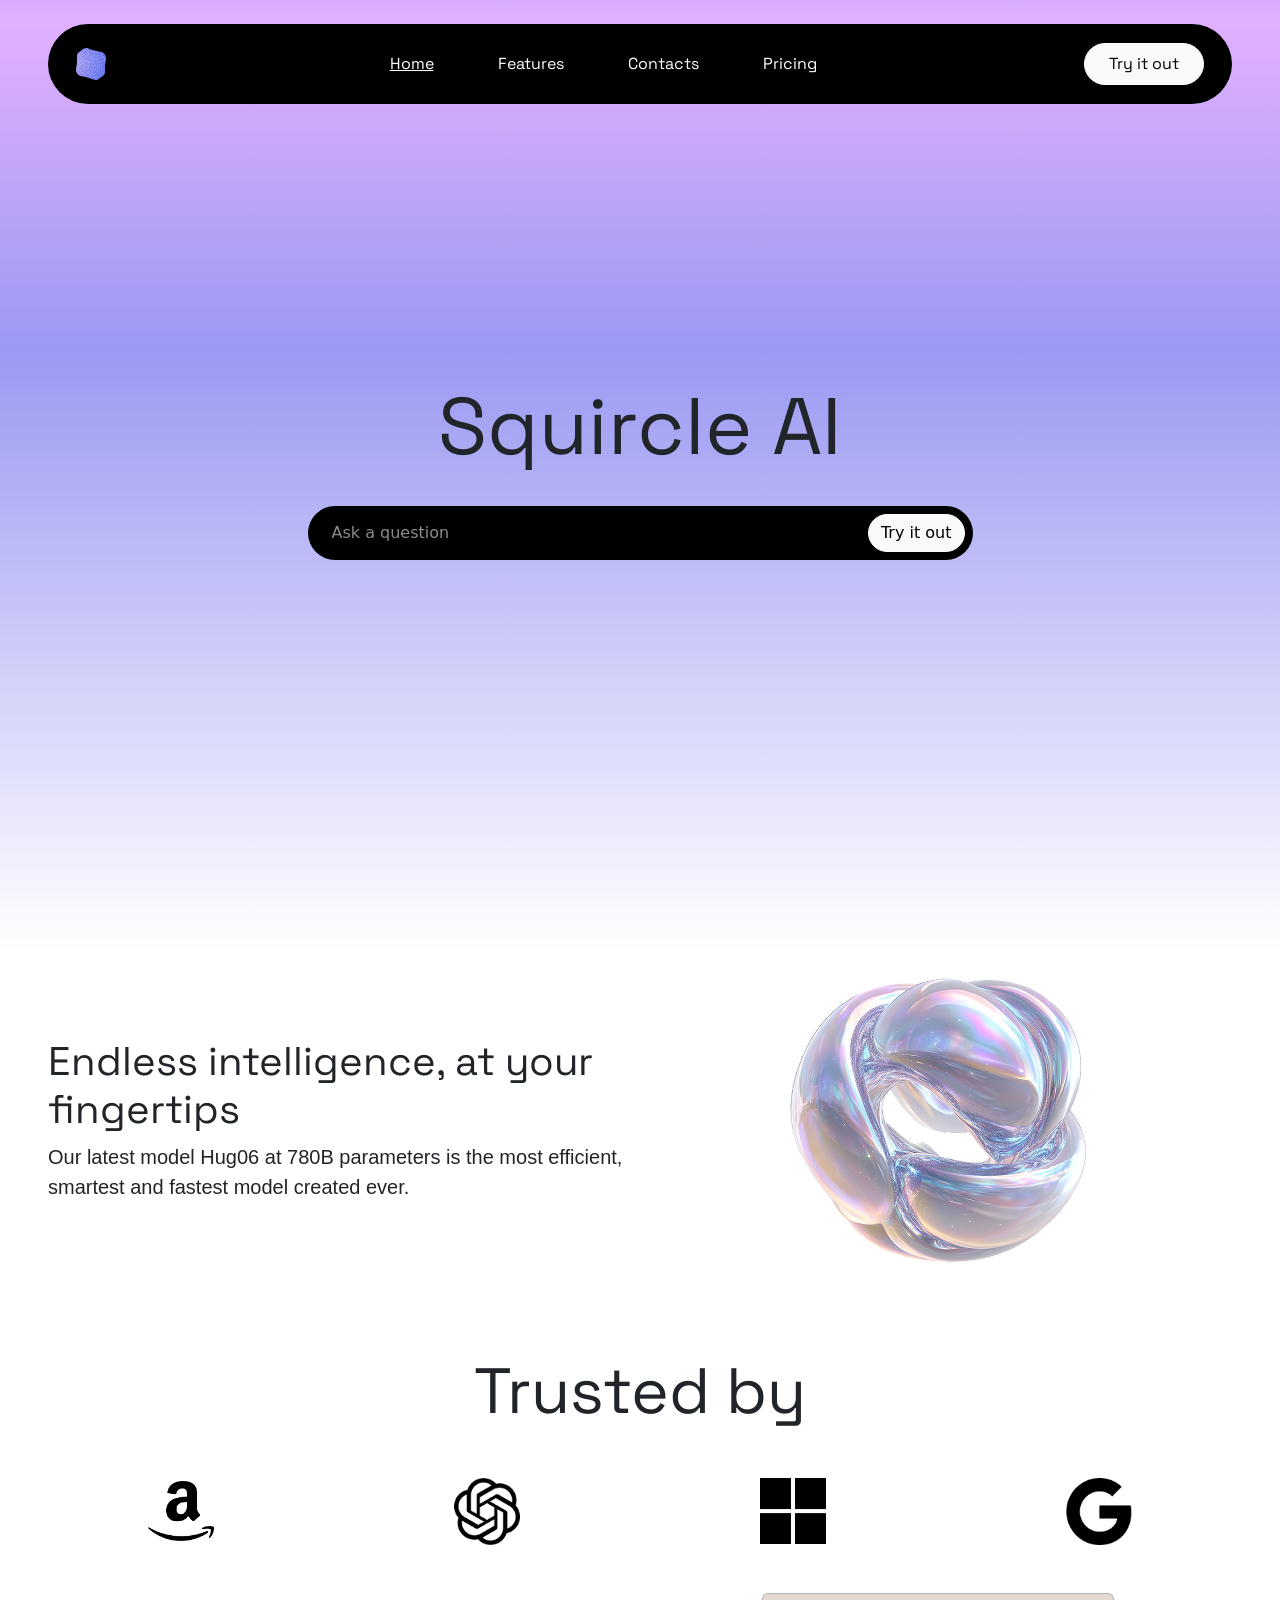
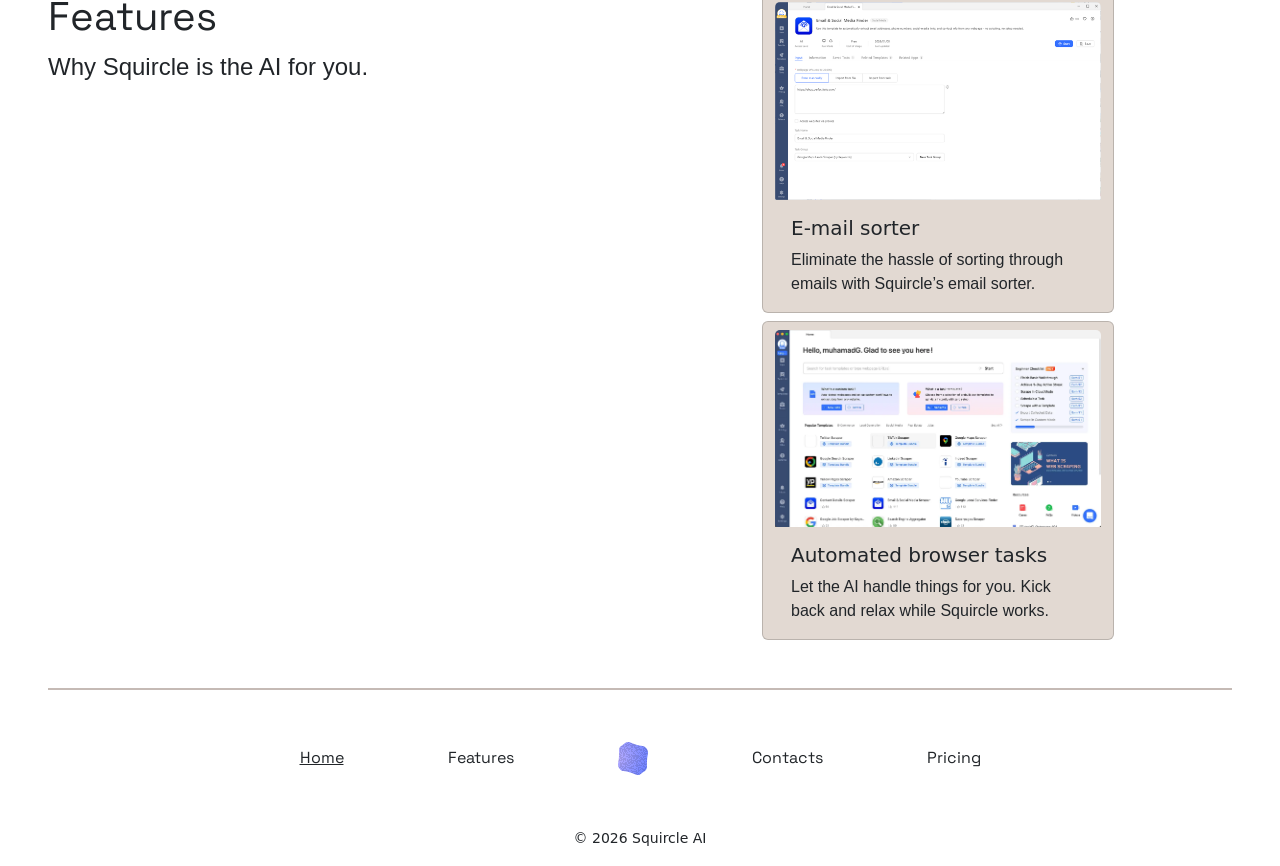
==== commit 0d0e72cb: "víš ty kdo já jsem?" ====
--- a/index.html
+++ b/index.html
@@ -69,7 +69,7 @@
                     <h3 class="display-6">Endless intelligence, at your fingertips</h3>
                     <p class="fs-5">
                         Our latest model Hug06 at 780B parameters is the most efficient,
-                        smartest and fastest model created ever
+                        smartest and fastest model created ever.
                     </p>
                 </div>
                 <div class="col text-center d-none d-lg-block">
